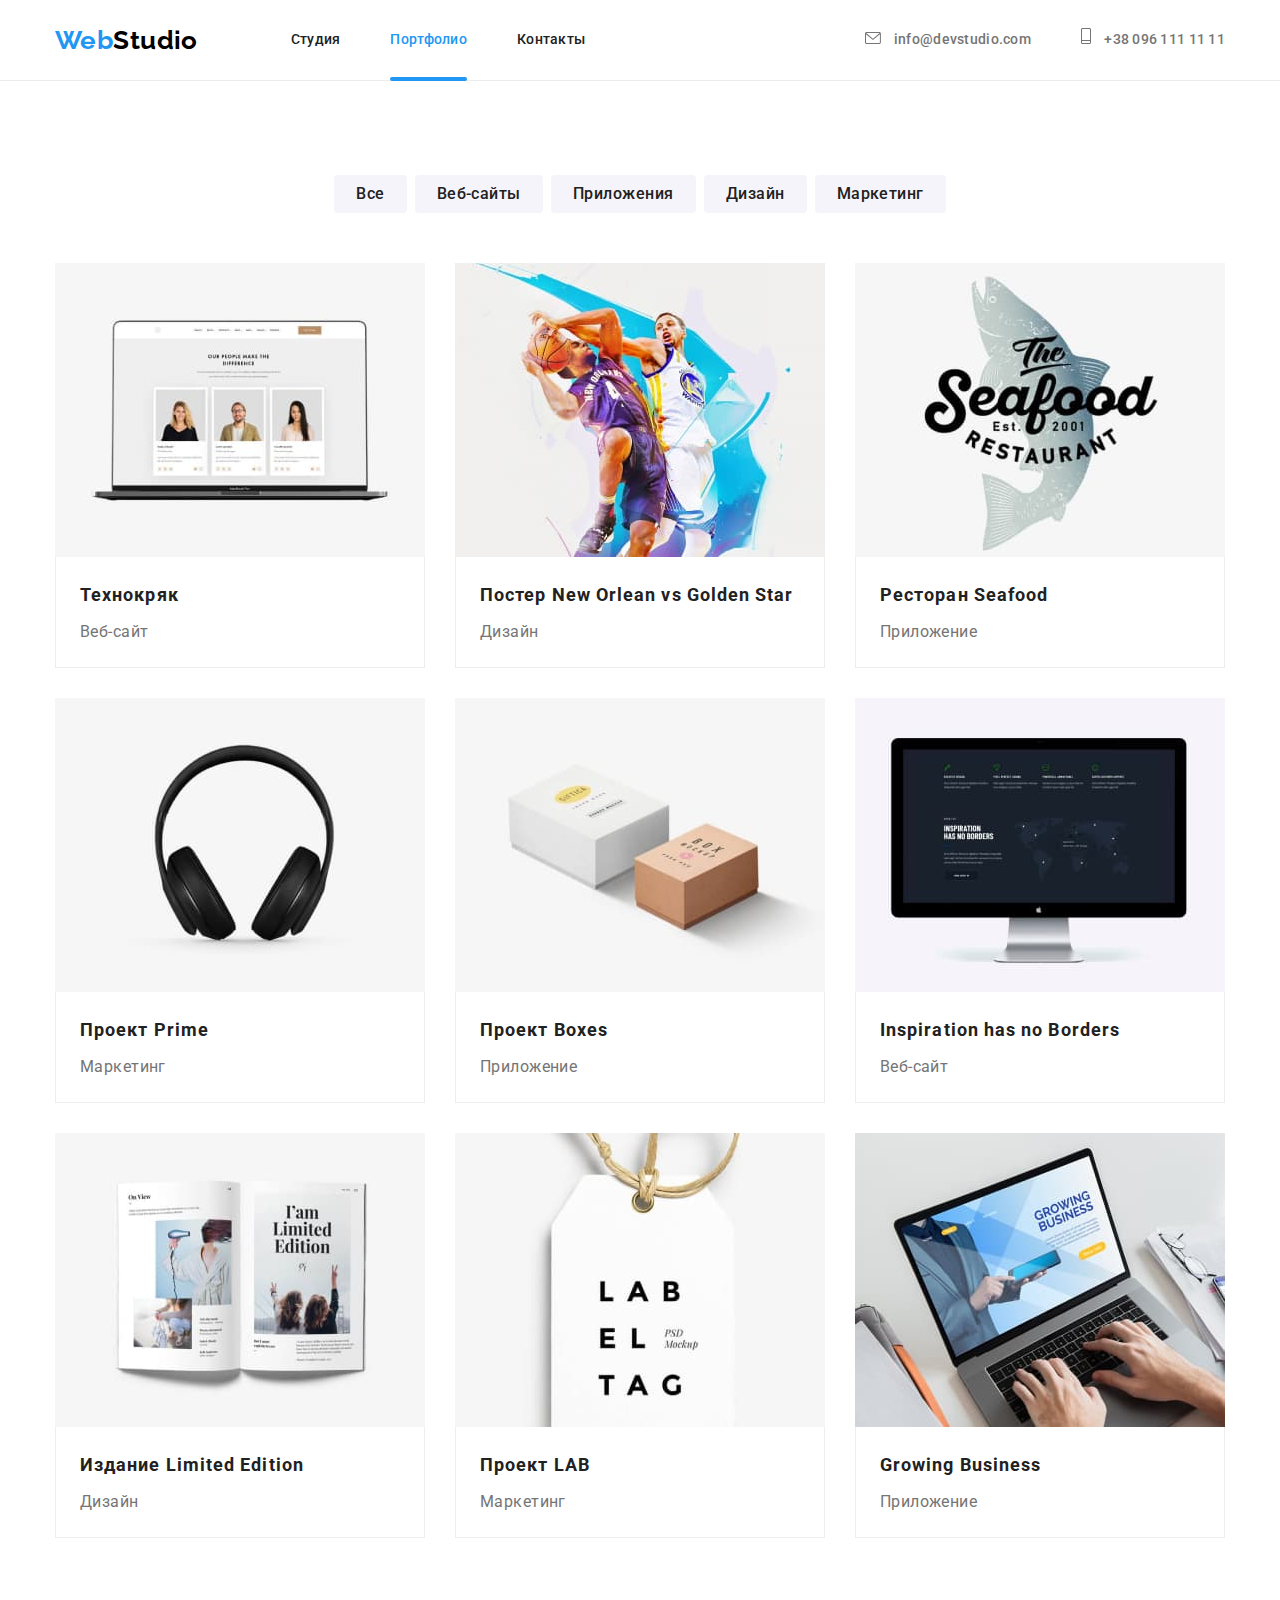
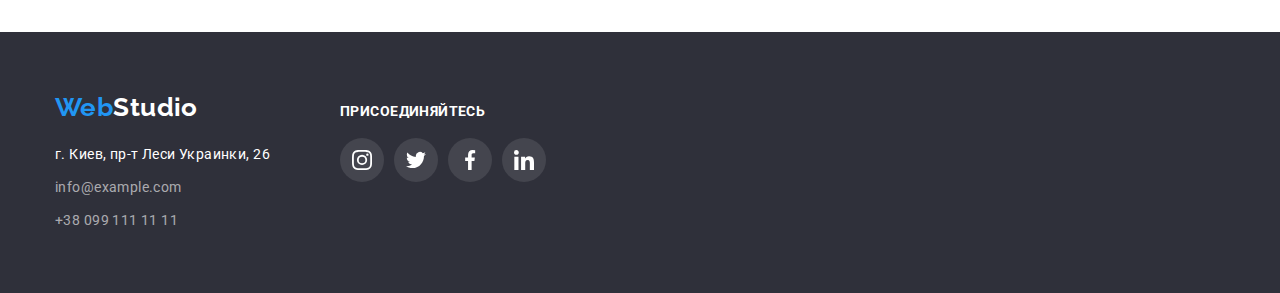
==== portfolio.html @ ad10a2de "добавлены файлы сайта" ====
<!DOCTYPE html>
<html lang="ru">
  <head>
    <meta charset="UTF-8" />
    <meta http-equiv="X-UA-Compatible" content="IE=edge" />
    <meta name="viewport" content="width=device-width, initial-scale=1.0" />
    <title>Портфолио</title>
    <link rel="preconnect" href="https://fonts.googleapis.com" />
    <link rel="preconnect" href="https://fonts.gstatic.com" crossorigin />
    <link
      href="https://fonts.googleapis.com/css2?family=Raleway:wght@700&family=Roboto:wght@400;500;700;900&display=swap"
      rel="stylesheet"
    />
    <link
      rel="stylesheet"
      href="https://cdnjs.cloudflare.com/ajax/libs/modern-normalize/1.1.0/modern-normalize.min.css"
    />
    <link rel="stylesheet" href="./css/styles.css" />
  </head>

  <body>
    <!--  HEADER: логотип, меню, контакты -->
    <header class="header-page">
      <div class="nav-container container">
        <a href="./index.html" class="logo-accent">Web<span class="logo-black">Studio</span></a>
        <nav>
          <ul class="site-nav__list list">
            <li class="site-nav__item">
              <a href="./index.html" class="site-nav__link">Студия</a>
            </li>
            <li class="site-nav__item">
              <a href="./portfolio.html" class="site-nav__link site-nav__link--active">Портфолио</a>
            </li>
            <li class="site-nav__item"><a href="" class="site-nav__link">Контакты</a></li>
          </ul>
        </nav>

        <ul class="contacts-list list">
          <li class="contacts-list__item">
            <a lang="en" href="mailto:info@devstudio.com" class="contacts-list__link">
              <svg class="contacts-list__icon" width="16px" height="12px">
                <use href="./images/sprite.svg#icon-mail"></use>
              </svg>
              info@devstudio.com</a
            >
          </li>
          <li class="contacts-list__item">
            <a lang="en" href="tel:+14251234563" class="contacts-list__link">
              <svg class="contacts-list__icon" width="10px" height="16px">
                <use href="./images/sprite.svg#icon-tel"></use>
              </svg>
              +38 096 111 11 11</a
            >
          </li>
        </ul>
      </div>
    </header>

    <!--  Main Основная информация страницы -->
    <main>
      <section class="projects-section section">
        <div class="container">
          <h1 class="projects-section__title visually-hidden">Наши проекты</h1>
          <ul class="filter-list list">
            <li class="filter-list__item">
              <button type="button" class="filter-list__btn">Все</button>
            </li>
            <li class="filter-list__item">
              <button type="button" class="filter-list__btn">Веб-сайты</button>
            </li>
            <li class="filter-list__item">
              <button type="button" class="filter-list__btn">Приложения</button>
            </li>
            <li class="filter-list__item">
              <button type="button" class="filter-list__btn">Дизайн</button>
            </li>
            <li class="filter-list__item">
              <button type="button" class="filter-list__btn">Маркетинг</button>
            </li>
          </ul>

          <ul class="projects-list list">
            <li class="projects-list__item">
              <a href="" class="projects-list__link">
                <div class="projects-list__box">
                  <img
                    class="projects-list__img"
                    src="./images/portfolio1.jpg"
                    alt="ноутбук, в котором открыто изображение сайта"
                    width="370"
                  />
                  <p class="projects-list__tip">
                    Ресурс предлагает комплексные предложения с разным уровнем функционала и
                    сервисов. Все это позволит посетителю получить исчерпывающие сведения о компании
                    или частном лице.
                  </p>
                </div>
                <div class="projects-list__description">
                  <h2 class="projects-list__title">Технокряк</h2>
                  <p class="projects-list__text">Веб-сайт</p>
                </div>
              </a>
            </li>

            <li class="projects-list__item">
              <a href="" class="projects-list__link">
                <div class="projects-list__box">
                  <img
                    class="projects-list__img"
                    src="./images/portfolio2.jpg"
                    alt="Два баскетболиста борются за мяч"
                    width="370"
                  />
                  <p class="projects-list__tip">
                    Ресурс предлагает комплексные предложения с разным уровнем функционала и
                    сервисов. Все это позволит посетителю получить исчерпывающие сведения о компании
                    или частном лице.
                  </p>
                </div>
                <div class="projects-list__description">
                  <h2 lang="en" class="projects-list__title">Постер New Orlean vs Golden Star</h2>
                  <p class="projects-list__text">Дизайн</p>
                </div>
              </a>
            </li>
            <li class="projects-list__item">
              <a href="" class="projects-list__link">
                <div class="projects-list__box">
                  <img
                    class="projects-list__img"
                    src="./images/portfolio3.jpg"
                    alt="Логотип ресторана в виде изображения рыбы и текстовой подписи"
                    width="370"
                  />
                  <p class="projects-list__tip">
                    Ресурс предлагает комплексные предложения с разным уровнем функционала и
                    сервисов. Все это позволит посетителю получить исчерпывающие сведения о компании
                    или частном лице.
                  </p>
                </div>
                <div class="projects-list__description">
                  <h2 lang="en" class="projects-list__title">Ресторан Seafood</h2>
                  <p class="projects-list__text">Приложение</p>
                </div>
              </a>
            </li>
            <li class="projects-list__item">
              <a href="" class="projects-list__link">
                <div class="projects-list__box">
                  <img
                    class="projects-list__img"
                    src="./images/portfolio4.jpg"
                    alt="Наушники"
                    width="370"
                  />
                  <p class="projects-list__tip">
                    Ресурс предлагает комплексные предложения с разным уровнем функционала и
                    сервисов. Все это позволит посетителю получить исчерпывающие сведения о компании
                    или частном лице.
                  </p>
                </div>
                <div class="projects-list__description">
                  <h2 lang="en" class="projects-list__title">Проект Prime</h2>
                  <p class="projects-list__text">Маркетинг</p>
                </div>
              </a>
            </li>
            <li class="projects-list__item">
              <a href="" class="projects-list__link">
                <div class="projects-list__box">
                  <img
                    class="projects-list__img"
                    src="./images/portfolio5.jpg"
                    alt="Две коробки, белая и бежевая"
                    width="370"
                  />
                  <p class="projects-list__tip">
                    Ресурс предлагает комплексные предложения с разным уровнем функционала и
                    сервисов. Все это позволит посетителю получить исчерпывающие сведения о компании
                    или частном лице.
                  </p>
                </div>
                <div class="projects-list__description">
                  <h2 lang="en" class="projects-list__title">Проект Boxes</h2>
                  <p class="projects-list__text">Приложение</p>
                </div>
              </a>
            </li>
            <li class="projects-list__item">
              <a href="" class="projects-list__link">
                <div class="projects-list__box">
                  <img
                    class="projects-list__img"
                    src="./images/portfolio6.jpg"
                    alt="Монитор компьютера, на котором изображен раздел сайта"
                    width="370"
                  />
                  <p class="projects-list__tip">
                    Ресурс предлагает комплексные предложения с разным уровнем функционала и
                    сервисов. Все это позволит посетителю получить исчерпывающие сведения о компании
                    или частном лице.
                  </p>
                </div>
                <div class="projects-list__description">
                  <h2 lang="en" class="projects-list__title">Inspiration has no Borders</h2>
                  <p class="projects-list__text">Веб-сайт</p>
                </div>
              </a>
            </li>
            <li class="projects-list__item">
              <a href="" class="projects-list__link">
                <div class="projects-list__box">
                  <img
                    class="projects-list__img"
                    src="./images/portfolio7.jpg"
                    alt="Раскрытый журнал"
                    width="370"
                  />
                  <p class="projects-list__tip">
                    Ресурс предлагает комплексные предложения с разным уровнем функционала и
                    сервисов. Все это позволит посетителю получить исчерпывающие сведения о компании
                    или частном лице.
                  </p>
                </div>
                <div class="projects-list__description">
                  <h2 lang="en" class="projects-list__title">Издание Limited Edition</h2>
                  <p class="projects-list__text">Дизайн</p>
                </div>
              </a>
            </li>
            <li class="projects-list__item">
              <a href="" class="projects-list__link">
                <div class="projects-list__box">
                  <img
                    class="projects-list__img"
                    src="./images/portfolio8.jpg"
                    alt="Белый ярлык с текстом на нем"
                    width="370"
                  />
                  <p class="projects-list__tip">
                    Ресурс предлагает комплексные предложения с разным уровнем функционала и
                    сервисов. Все это позволит посетителю получить исчерпывающие сведения о компании
                    или частном лице.
                  </p>
                </div>
                <div class="projects-list__description">
                  <h2 lang="en" class="projects-list__title">Проект LAB</h2>
                  <p class="projects-list__text">Маркетинг</p>
                </div>
              </a>
            </li>
            <li class="projects-list__item">
              <a href="" class="projects-list__link">
                <div class="projects-list__box">
                  <img
                    class="projects-list__img"
                    src="./images/portfolio9.jpg"
                    alt="Руки печатают на клавиатуре ноутбука"
                    width="370"
                  />
                  <p class="projects-list__tip">
                    Ресурс предлагает комплексные предложения с разным уровнем функционала и
                    сервисов. Все это позволит посетителю получить исчерпывающие сведения о компании
                    или частном лице.
                  </p>
                </div>
                <div class="projects-list__description">
                  <h2 lang="en" class="projects-list__title">Growing Business</h2>
                  <p class="projects-list__text">Приложение</p>
                </div>
              </a>
            </li>
          </ul>
        </div>
      </section>
    </main>

    <!--  Футер  -->
    <footer class="footer-page">
      <div class="footer-box container">
        <div class="address-box">
          <a href="./index.html" class="logo-accent">Web<span class="logo-white">Studio</span></a>
          <address>
            <ul class="address-list list">
              <li class="address-list__item">
                <a
                  href="https://www.google.com.ua/maps/place/%D0%B1%D1%83%D0%BB.+%D0%9B%D0%B5%D1%81%D0%B8+%D0%A3%D0%BA%D1%80%D0%B0%D0%B8%D0%BD%D0%BA%D0%B8,+26,+%D0%9A%D0%B8%D0%B5%D0%B2,+02000/@50.4265807,30.5361971,17z/data=!3m1!4b1!4m5!3m4!1s0x40d4cf0e033ecbe9:0x57a4dffefec77da0!8m2!3d50.4265807!4d30.5383858?hl=ru"
                  target="_blank"
                  rel="noopener noreferrer"
                  class="address-list__link"
                  >г. Киев, пр-т Леси Украинки, 26</a
                >
              </li>
              <li class="address-list__item">
                <a lang="en" href="mailto:info@example.com" class="address-list__contacts"
                  >info@example.com</a
                >
              </li>
              <li class="address-list__item">
                <a lang="en" href="tel:+380991111111" class="address-list__contacts"
                  >+38 099 111 11 11</a
                >
              </li>
            </ul>
          </address>
        </div>
        <div class="join-box">
          <h3 class="join-title">присоединяйтесь</h3>
          <ul class="join-icon__list list">
            <li class="join-icon__item">
              <a class="join-icon__link" href="">
                <svg class="join-icon__svg" width="20px" height="20px">
                  <use href="./images/sprite.svg#icon-instagram"></use>
                </svg>
              </a>
            </li>
            <li class="join-icon__item">
              <a class="join-icon__link" href="">
                <svg class="" width="20px" height="20px">
                  <use href="./images/sprite.svg#icon-twitter"></use>
                </svg>
              </a>
            </li>
            <li class="join-icon__item">
              <a class="join-icon__link" href="">
                <svg class="" width="20px" height="20px">
                  <use href="./images/sprite.svg#icon-facebook"></use>
                </svg>
              </a>
            </li>
            <li class="join-icon__item">
              <a class="join-icon__link" href="">
                <svg class="" width="20px" height="20px">
                  <use href="./images/sprite.svg#icon-linkedin"></use>
                </svg>
              </a>
            </li>
          </ul>
        </div>
      </div>
    </footer>
  </body>
</html>
---- css/styles.css ----
/* Палитра
+ primary BG цвет фона #ffffff
+ footer BG цвет фона футера и эффективные решения для бизнеса #2F303A
+ team цвет фона раздела наша команда #F5F4FA
+ logo цвет лого #000000
+ secondary вторичный цвет текста #212121 
+ main-text основной цвет текста #757575 
+ third белый #FFFFFF
+ accent акцент #2196F3
+ link-secondary вторичный белый rgba(255, 255, 255, 0.6)
*/

:root {
   --main-text-color: #757575;
   --secondary-text-color: #212121;
   --white-text-color: #ffffff;
   --logo-color: #000000;
   --white-background-color: #ffffff;
   --secondary-background-color: #f5f4fa;
   --services-color: rgba(47, 48, 58, 0.8);
   --footer-background-color: #2f303a;
   --footer-text-color: rgba(255, 255, 255, 1);
   --accent-color: #2196f3;
   --secondary-link-color: rgba(255, 255, 255, 0.6);
   --border-color: #ececec;
   --secondary-border-color: #eeeeee;
   --icon-color: #AFB1B8;
   --icon-bg-color: #44454E;
   --accent-hover-color: rgba(33, 150, 243, 0.9);
   --overlay-color: rgba(0, 0, 0, 0.2);
   --modal-color: rgba(0, 0, 0, 0.1);

   --timing-function: cubic-bezier(0.4, 0, 0.2, 1);

}

/* ------------------------------- скрытие ------------------------------- */
.visually-hidden {
   position: absolute;
   width: 1px;
   height: 1px;
   margin: -1px;
   border: 0;
   padding: 0;

   white-space: nowrap;
   clip-path: inset(100%);
   clip: rect(0 0 0 0);
   overflow: hidden;
}

/* ------------------------------- Общая стилизация ------------------------------- */
body {
   font-family: Roboto, sans-serif;
   font-size: 14px;
   line-height: 1.71;
   letter-spacing: 0.03em;

   background-color: var(--white-background-color);
   color: var(--main-text-color);
}

.list {
   padding: 0;
   margin: 0;
   list-style: none;

}

.container {
   margin-left: auto;
   margin-right: auto;
   width: 1200px;
   padding-left: 15px;
   padding-right: 15px;

   /* outline: #2196f3 solid 2px; */
}

.section {
   padding-top: 94px;
   padding-bottom: 94px;
}

/* ------------------------------- Стилизация хедера ------------------------------- */

.header-page {
   border-bottom: 1px solid var(--border-color);
}

.nav-container {
   display: flex;
   align-items: center;
}

/*---------------- Стилизация логотипа ---------------- */
.logo-accent {
   text-decoration: none;
   font-family: Raleway, sans-serif;
   font-weight: 700;
   font-size: 26px;
   line-height: 1.19;

   color: var(--accent-color);
}

.logo-black {
   text-decoration: none;
   font-family: Raleway, sans-serif;
   font-weight: 700;
   font-size: 26px;
   line-height: 1.19;

   color: var(--logo-color);
}

/*---------------- Стилизация менюшки ----------------*/

.site-nav__list {
   display: flex;
   margin-top: 0;
   margin-bottom: 0;
   margin-left: 93px;
}


.site-nav__item:not(:last-child) {
   margin-right: 50px;
}


.site-nav__link {
   display: block;
   padding-top: 32px;
   padding-bottom: 32px;

   text-decoration: none;
   font-weight: 500;
   font-size: 14px;
   line-height: 1.14;
   letter-spacing: 0.02em;

   color: var(--secondary-text-color);

   transition: color 250ms var(--timing-function);
}

.site-nav__link:hover,
.site-nav__link:focus {
   color: var(--accent-color);
}

.site-nav__link--active {
   position: relative;
   color: var(--accent-color);
}

.site-nav__link--active::after {
   content: '';

   position: absolute;
   left: 0;
   bottom: -1px;

   display: inline-block;
   width: 100%;
   height: 4px;

   border-radius: 2px;

   background-color: var(--accent-color);
}

/*---------------- Стилизация контактов в хедере ----------------*/

.contacts-list {
   display: flex;

   margin-top: 0;
   margin-bottom: 0;
   margin-left: auto;
}

.contacts-list__item:not(:last-child) {
   margin-right: 50px;
}

.contacts-list__link {
   text-decoration: none;
   font-weight: 500;
   font-size: 14px;
   line-height: 1.14;
   letter-spacing: 0.02em;

   color: var(--main-text-color);
   fill: var(--main-text-color);

   transition: color 250ms var(--timing-function),
      fill 250ms var(--timing-function);


}

.contacts-list__link:hover,
.contacts-list__link:focus {
   color: var(--accent-color);
   fill: var(--accent-color);
}

.contacts-list__icon {
   margin-right: 10px;

}

/* ------------------------------- Стилизация MAIN: основная информация страницы ------------------------------- */

/*---------------- Стилизация раздела Hero ----------------*/
.hero {
   max-width: 1600px;
   height: 600px;
   margin-left: auto;
   margin-right: auto;
   padding-top: 200px;
   padding-bottom: 200px;

   text-align: center;
   background-color: var(--footer-background-color);
   background-image: linear-gradient(to right,
         rgba(47, 48, 58, 0.4),
         rgba(47, 48, 58, 0.4)),
      url('../images/bgimg.jpg');
   background-repeat: no-repeat;
   background-position: center;
   background-size: cover;

}

.hero__title {
   margin-top: 0;
   margin-bottom: 30px;
   margin-left: auto;
   margin-right: auto;
   width: 696px;

   font-weight: 900;
   font-size: 44px;
   line-height: 1.36;
   text-align: center;
   letter-spacing: 0.06em;
   text-transform: uppercase;

   color: var(--white-text-color);
}

.hero__btn {

   padding: 10px 32px;
   min-width: 200px;
   text-align: center;

   font-family: inherit;
   font-weight: 700;
   font-size: 16px;
   line-height: 1.88;
   letter-spacing: 0.06em;
   border: 1px solid transparent;
   border-radius: 4px;

   color: var(--white-text-color);
   background-color: var(--accent-color);

   cursor: pointer;

}


.backdrop {
   position: fixed;
   top: 0;
   left: 0;
   width: 100%;
   height: 100%;

   background-color: var(--overlay-color);

   transform: scale(1.15);

   transition: opacity 250ms var(--timing-function),
      visibility 250ms var(--timing-function),
      transform 250ms var(--timing-function);


}

.is-hidden {
   visibility: hidden;
   opacity: 0;
   pointer-events: none;
}

.modal {
   position: absolute;
   top: 50%;
   left: 50%;
   transform: translate(-50%, -50%);

   min-width: 528px;
   min-height: 581px;

   background-color: var(--white-background-color);
   box-shadow: 0px 1px 3px rgba(0, 0, 0, 0.12), 0px 1px 1px rgba(0, 0, 0, 0.14), 0px 2px 1px rgba(0, 0, 0, 0.2);
   border-radius: 4px;
}

.btn-modal {
   position: absolute;
   top: 0;
   right: 0;
   width: 30px;
   height: 30px;

   margin-right: 8px;
   margin-top: 8px;

   display: flex;
   justify-content: center;
   align-items: center;

   border-radius: 50%;
   border: 1px solid var(--modal-color);
   background-color: var(--white-background-color);
   color: var(--modal-color);
}


/*---------------- Стилизация раздела преимуществ ----------------*/
.advantages-section {
   padding-bottom: 0;
}

.advantages-section__title {
   margin-top: 0;
   margin-bottom: 50px;

   font-size: 36px;
   line-height: 1.16;
   text-align: center;

   color: var(--secondary-text-color);
}

.advantages-list {
   display: flex;
   margin-top: 0;
   margin-bottom: 0;
}

.advantages-list__item {
   width: 270px;

   /* outline: 1px solid blueviolet; */
}

.advantages-list__item:not(:last-child) {
   margin-right: 30px;
}

.advantages-list__box {
   width: 100%;
   height: 120px;
   margin-bottom: 30px;

   display: flex;
   justify-content: center;
   align-items: center;

   background-color: var(--secondary-background-color);

   /* outline: 1px solid blueviolet; */
}


.advantages-list__title {
   margin-top: 0;
   margin-bottom: 10px;

   font-size: 14px;
   line-height: 1.14;
   text-transform: uppercase;

   color: var(--secondary-text-color);
}

.advantages-list__text {
   margin-top: 0;
   margin-bottom: 0;

   color: var(--main-text-color);
}

/*---------------- Стилизация раздела c услугами ----------------*/

.services-section__title {
   text-align: center;
   margin-top: 0;
   margin-bottom: 50px;

   font-size: 36px;
   line-height: 1.16;

   color: var(--secondary-text-color);
}

.services-list {
   display: flex;
}

.services-list__item:not(:last-child) {
   margin-right: 30px;
}

.services-list__item {
   position: relative;
}

.services-list__img {
   display: block;
}

.services-list__box {
   position: absolute;
   bottom: 0;
   left: 0;
   width: 100%;
   height: 70px;

   display: flex;
   align-items: center;
   justify-content: center;

   font-weight: 700;
   font-size: 14px;
   line-height: 1.14;
   text-align: center;
   letter-spacing: 0.03em;
   text-transform: uppercase;

   color: var(--white-text-color);
   background-color: var(--services-color);

}

/*---------------- Стилизация раздела c командой ----------------*/
.team-section {
   background-color: var(--secondary-background-color);
}

.team-section__title {
   text-align: center;

   margin-top: 0;
   margin-bottom: 50px;

   font-size: 36px;
   line-height: 1.16;

   color: var(--secondary-text-color);
}

.team-list {
   display: flex;
}

.team-list__item {
   background-color: var(--white-background-color);
   box-shadow: 0px 1px 3px rgba(0, 0, 0, 0.12), 0px 1px 1px rgba(0, 0, 0, 0.14),
      0px 2px 1px rgba(0, 0, 0, 0.2);
   border-radius: 0px 0px 4px 4px;
}

.team-list__item:not(:last-child) {
   margin-right: 30px;
}

.team-list__description {
   padding-top: 30px;
   padding-bottom: 30px;
}

.team-list__title {
   margin-top: 0;
   margin-bottom: 10px;

   font-weight: 500;
   font-size: 16px;
   line-height: 1.18;
   text-align: center;

   color: var(--secondary-text-color);
}

.team-list__text {
   margin-top: 0;
   margin-bottom: 16px;

   font-size: 16px;
   line-height: 1.18;
   text-align: center;

   color: var(--main-text-color);
}

.social-icon__list {
   list-style: none;
   display: flex;
   justify-content: center;
   align-items: center;

   padding: 0;

}

.social-icon__item:not(:last-child) {
   margin-right: 10px;
}

.social-icon__link {
   display: flex;
   justify-content: center;
   align-items: center;
   width: 44px;
   height: 44px;
   border-radius: 50%;


   margin-left: auto;
   margin-right: auto;

   fill: var(--icon-color);
   transition: background-color 250ms var(--timing-function),
      fill 250ms var(--timing-function);

}

.social-icon__link:hover,
.social-icon__link:focus {
   fill: var(--white-text-color);
   background-color: var(--accent-color);

}

/* Стилизация раздела с клиентами */

.clients-section__title {
   text-align: center;

   margin-top: 0;
   margin-bottom: 50px;

   font-size: 36px;
   line-height: 1.16;

   color: var(--secondary-text-color);
}

.clients-list {
   display: flex;
   justify-content: center;
   align-items: center;
}

.clients-list__item:not(:last-child) {
   margin-right: 30px;
}

.clients-list__link {
   display: flex;
   width: 170px;
   height: 92px;
   justify-content: center;
   align-items: center;

   border: 1px solid var(--icon-color);
   border-radius: 4px;

   fill: var(--icon-color);
   transition: border 250ms var(--timing-function),
      fill 250ms var(--timing-function);



}

.clients-list__link:hover,
.clients-list__link:focus {
   fill: var(--accent-color);
   border: 1px solid var(--accent-color);
}

/* ------------------------------- Стилизация футера ------------------------------- */
.footer-page {
   /* padding-top: 60px; */
   padding-bottom: 60px;

   background-color: var(--footer-background-color);
}

.footer-box {
   display: flex;
}

.address-box {
   margin-right: 70px;
   padding-top: 60px;
}

.logo-white {
   display: inline-block;
   margin-bottom: 20px;
   /* padding-top: 60px; */

   font-family: Raleway, sans-serif;
   font-weight: 700;
   font-size: 26px;
   line-height: 1.19;

   color: var(--white-text-color);
}

.address-list__item:not(:last-child) {
   margin-bottom: 9px;
}

.address-list__link {
   font-style: normal;
   text-decoration: none;

   color: var(--white-text-color);

   transition: color 250ms var(--timing-function);
}

.address-list__link:hover,
.address-list__link:focus {
   color: var(--accent-color);
}

.address-list__contacts {
   font-style: normal;
   text-decoration: none;

   color: var(--secondary-link-color);
   transition: color 250ms var(--timing-function);
}

.address-list__contacts:hover,
.address-list__contacts:focus {
   color: var(--accent-color);
}


.join-box {
   padding-top: 72px;
}

.join-title {
   margin-top: 0;
   margin-bottom: 20px;

   font-size: 14px;
   line-height: 1;
   text-transform: uppercase;

   color: var(--footer-text-color);
}

.join-icon__list {
   list-style: none;
   display: flex;
   justify-content: center;
   align-items: center;

   padding: 0;

}

.join-icon__item:not(:last-child) {
   margin-right: 10px;
}

.join-icon__link {
   display: flex;
   justify-content: center;
   align-items: center;
   width: 44px;
   height: 44px;
   border-radius: 50%;

   margin-left: auto;
   margin-right: auto;

   fill: var(--white-text-color);
   background-color: var(--icon-bg-color);

   transition: fill 250ms var(--timing-function),
      background-color 250ms var(--timing-function);

}

.join-icon__link:hover,
.join-icon__link:focus {
   fill: var(--white-text-color);
   background-color: var(--accent-color);

}




/* ---------------------------------------- Стилизация cтраницы ПОРТФОЛИО ---------------------------------------- */
.projects-section {
   text-align: center;
}

.projects-section__title {
   text-align: center;

   margin-top: 0;
   margin-bottom: 50px;

   font-size: 36px;
   line-height: 1.16;

   color: var(--secondary-text-color);
}

.filter-list {
   display: flex;
   justify-content: center;

   margin-top: 0;
   margin-bottom: 50px;
}

.filter-list__item:not(:last-child) {
   margin-right: 8px;
}

.filter-list__btn {
   padding: 6px 22px;

   cursor: pointer;

   font-family: 'Roboto', sans-serif;
   font-weight: 500;
   font-size: 16px;
   line-height: 1.62;
   letter-spacing: 0.03em;

   color: var(--secondary-text-color);
   background-color: var(--secondary-background-color);
   border-radius: 4px;
   border: 0;

   transition: background-color 250ms var(--timing-function),
      color 250ms var(--timing-function),
      box-shadow 250ms var(--timing-function),
      border-radius 250ms var(--timing-function);


   /* outline: 1px solid blueviolet; */
}

.filter-list__btn:hover,
.filter-list__btn:focus {
   color: var(--white-text-color);
   background-color: var(--accent-color);
   box-shadow: 0px 3px 1px rgba(0, 0, 0, 0.1), 0px 1px 2px rgba(0, 0, 0, 0.08),
      0px 2px 2px rgba(0, 0, 0, 0.12);
   border-radius: 4px;
}

.projects-list {
   display: flex;
   flex-wrap: wrap;
}

.projects-list__item {
   width: calc((100% - 60px) / 3);
   margin-right: 30px;
   margin-bottom: 30px;


   /* outline: rgb(83, 246, 83) solid 2px; */
}


.projects-list__item:nth-child(3n) {
   margin-right: 0;
}

.projects-list__item:nth-last-child(-n + 3) {
   margin-bottom: 0;
}

.projects-list__link {
   display: inline-block;
   text-decoration: none;

   transition: box-shadow 250ms var(--timing-function);
}

.projects-list__link:hover,
.projects-list__link:focus {
   box-shadow: 0px 1px 1px rgba(0, 0, 0, 0.12), 0px 4px 4px rgba(0, 0, 0, 0.06), 1px 4px 6px rgba(0, 0, 0, 0.16);
}

.projects-list__link:hover .projects-list__tip {
   transform: translateY(100%);
}

.projects-list__box {
   position: relative;
   overflow: hidden;

}

.projects-list__img {
   display: block;

}

.projects-list__tip {
   position: absolute;
   width: 100%;
   height: 100%;
   top: -100%;
   left: 0;

   margin-top: 0;
   margin-bottom: 0;
   padding: 63px 24px;
   text-align: left;

   font-style: normal;
   font-weight: 400;
   font-size: 18px;
   line-height: 1.56;
   letter-spacing: 0.03em;

   background-color: var(--accent-hover-color);
   color: var(--white-text-color);

   opacity: 1;

   transform: translateY(200%);

   transition: transform 250ms var(--timing-function);
}

.projects-list__description {
   padding: 20px 24px 20px 24px;

   border-left: 1px solid var(--secondary-border-color);
   border-right: 1px solid var(--secondary-border-color);
   border-bottom: 1px solid var(--secondary-border-color);
}

.projects-list__title {
   margin-top: 0;
   margin-bottom: 4px;

   font-size: 18px;
   line-height: 2;
   letter-spacing: 0.06em;
   text-align: left;

   color: var(--secondary-text-color);
}

.projects-list__text {
   margin-top: 0;
   margin-bottom: 0;
   margin-left: 0;

   font-size: 16px;
   line-height: 1.88;
   text-align: left;

   color: var(--main-text-color);
}
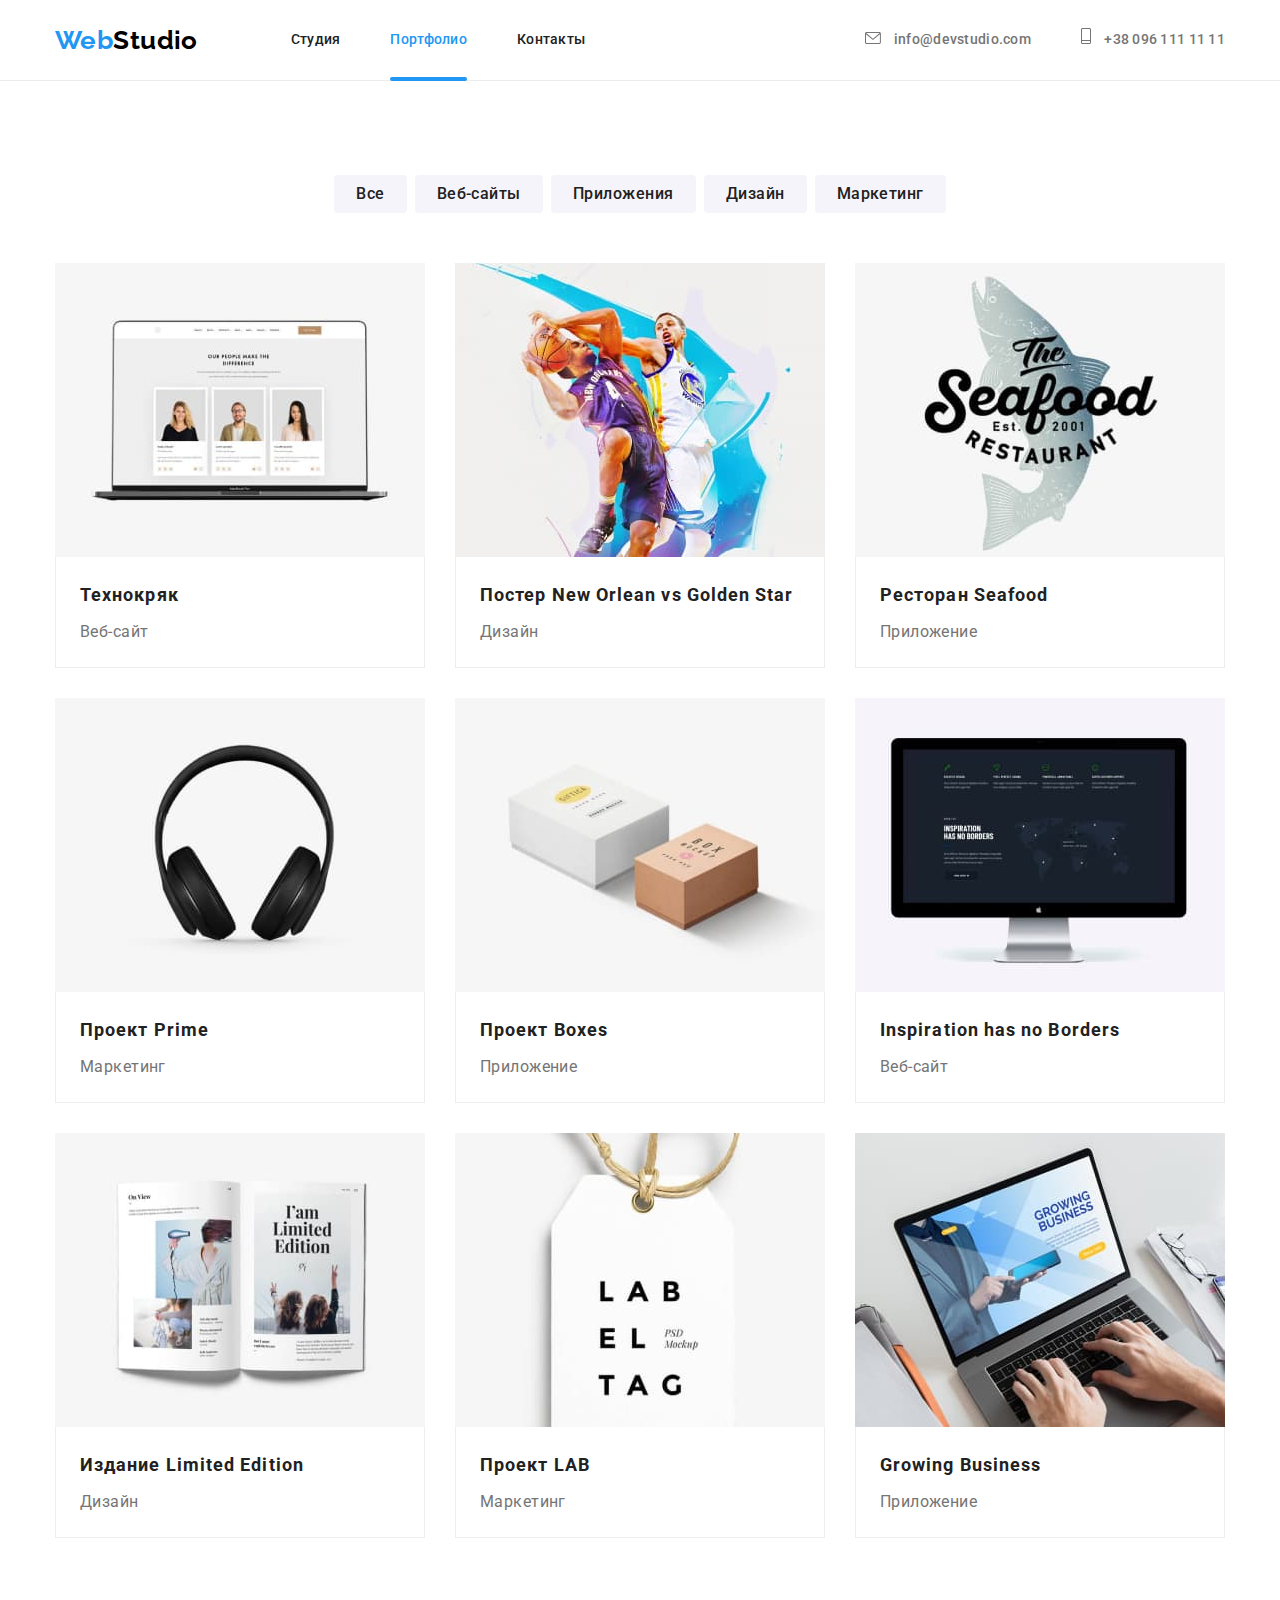
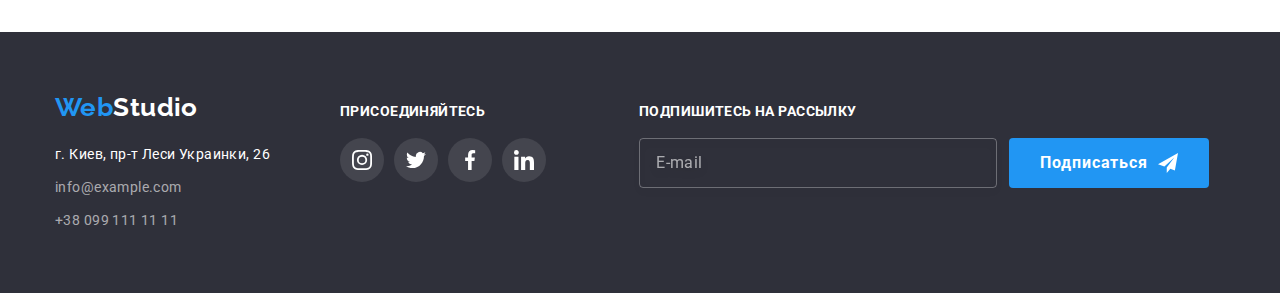
==== commit 2c4624f9: "доделано оформление формы и добавлена форма в футере" ====
--- a/portfolio.html
+++ b/portfolio.html
@@ -305,7 +305,7 @@
           </address>
         </div>
         <div class="join-box">
-          <h3 class="join-title">присоединяйтесь</h3>
+          <h3 class="footer-title">присоединяйтесь</h3>
           <ul class="join-icon__list list">
             <li class="join-icon__item">
               <a class="join-icon__link" href="">
@@ -337,6 +337,21 @@
             </li>
           </ul>
         </div>
+
+        <div class="mail-box">
+          <h3 class="footer-title">Подпишитесь на рассылку</h3>
+          <form class="mail-form">
+            <label class="mail-form__label">
+              <input class="mail-form__input" type="email" name="mail" placeholder="E-mail" />
+            </label>
+            <button class="mail-form__btn" type="submit">
+              Подписаться
+              <svg class="mail-form__svg" width="20px" height="20px">
+                <use href="./images/sprite.svg#icon-send"></use>
+              </svg>
+            </button>
+          </form>
+        </div>
       </div>
     </footer>
   </body>
--- a/css/styles.css
+++ b/css/styles.css
@@ -29,6 +29,9 @@
    --accent-hover-color: rgba(33, 150, 243, 0.9);
    --overlay-color: rgba(0, 0, 0, 0.2);
    --modal-color: rgba(0, 0, 0, 0.1);
+   --modal-border-color: rgba(33, 33, 33, 0.2);
+   --textarea-color: rgba(117, 117, 117, 0.5);
+
 
    --timing-function: cubic-bezier(0.4, 0, 0.2, 1);
 
@@ -273,7 +276,7 @@
 
 }
 
-
+/*---------------- -------------- Стилизация модалки -------------- ----------------*/
 .backdrop {
    position: fixed;
    top: 0;
@@ -285,6 +288,8 @@
 
    transform: scale(1.15);
 
+   z-index: 2;
+
    transition: opacity 250ms var(--timing-function),
       visibility 250ms var(--timing-function),
       transform 250ms var(--timing-function);
@@ -302,6 +307,7 @@
    position: absolute;
    top: 50%;
    left: 50%;
+   padding: 40px;
    transform: translate(-50%, -50%);
 
    min-width: 528px;
@@ -312,7 +318,209 @@
    border-radius: 4px;
 }
 
-.btn-modal {
+.modal-title {
+   margin: 0;
+   margin-bottom: 12px;
+
+   font-weight: 700;
+   font-size: 20px;
+   line-height: 1.15;
+   text-align: center;
+   letter-spacing: 0.03em;
+   color: var(--secondary-text-color);
+}
+
+.modal-form {
+   width: 448px;
+   margin-left: auto;
+   margin-right: auto;
+
+   /* outline: 1px solid #06bbc1; */
+}
+
+.element-box {
+   margin-bottom: 10px;
+   display: flex;
+   flex-direction: column;
+
+   /* outline: 1px solid rgba(241, 37, 220, 0.658); */
+}
+
+.modal-form__label {
+   margin-bottom: 4px;
+
+   font-weight: 400;
+   font-size: 12px;
+   line-height: 1.15;
+   letter-spacing: 0.01em;
+
+}
+
+.input-box {
+   position: relative;
+   display: flex;
+   flex-direction: column;
+
+   margin: 0;
+   margin-bottom: 10px;
+   padding: 12px;
+   border: 1px solid var(--modal-border-color);
+   border-radius: 4px;
+   transition: border 250ms var(--timing-function),
+      fill 250ms var(--timing-function);
+
+}
+
+.input-box:focus-within {
+   border: 1px solid var(--accent-color);
+   fill: var(--accent-color);
+}
+
+.input-box:hover {
+   border: 1px solid var(--accent-color);
+   fill: var(--accent-color);
+
+}
+
+.modal-form__input {
+   padding-left: 30px;
+   border: none;
+   outline: none;
+
+}
+
+.modal-form__icon {
+   position: absolute;
+   top: 12px;
+   left: 12px;
+
+   display: inline-block;
+   width: 18px;
+   height: 18px;
+
+}
+
+.comment-box {
+   display: flex;
+   flex-direction: column;
+   padding: 12px 16px;
+   margin-bottom: 20px;
+
+   border: 1px solid var(--modal-border-color);
+   border-radius: 4px;
+   transition: border 250ms var(--timing-function);
+   ;
+}
+
+.comment-box:focus-within {
+   border: 1px solid var(--accent-color);
+}
+
+.comment-box:hover {
+   border: 1px solid var(--accent-color);
+
+}
+
+
+.modal-form__textarea {
+   height: 120px;
+
+   resize: none;
+   /* border: 0; */
+   border: none;
+   outline: none;
+
+}
+
+.modal-form__textarea::placeholder {
+   font-weight: 400;
+   font-size: 14px;
+   line-height: 1.14;
+   letter-spacing: 0.01em;
+   color: var(--textarea-color);
+}
+
+
+.modal-form__agreement {
+   display: flex;
+   align-items: center;
+   justify-content: center;
+
+   margin-bottom: 30px;
+
+   font-size: 14px;
+   line-height: 1.71;
+   letter-spacing: 0.03em;
+}
+
+.modal-form__checkbox {
+   position: absolute;
+   width: 1px;
+   height: 1px;
+   margin: -1px;
+   border: 0;
+   padding: 0;
+
+   white-space: nowrap;
+   clip-path: inset(100%);
+   clip: rect(0 0 0 0);
+   overflow: hidden;
+
+   font-size: 14px;
+   line-height: 1.71;
+   letter-spacing: 0.03em;
+
+}
+
+.modal-form__checkmark {
+   display: inline-block;
+   width: 16px;
+   height: 15px;
+   margin-right: 7px;
+
+   border: 2px solid var(--secondary-text-color);
+   border-radius: 2px;
+
+}
+
+.modal-form__checkbox:checked+.modal-form__checkmark {
+   border-color: var(--accent-color);
+
+   background-color: var(--accent-color);
+   background-image: url(../images/icons/icon\ check000.svg);
+   background-size: contain;
+   background-origin: border-box;
+}
+
+.modal-form__link {
+   color: var(--accent-color);
+}
+
+
+.modal-form__btn {
+   display: flex;
+   margin-left: auto;
+   margin-right: auto;
+   padding-top: 10px;
+   padding-bottom: 10px;
+   min-width: 200px;
+   justify-content: center;
+
+   font-family: inherit;
+   font-weight: 700;
+   font-size: 16px;
+   line-height: 1.88;
+   letter-spacing: 0.06em;
+   border: 1px solid transparent;
+   border-radius: 4px;
+
+   color: var(--white-text-color);
+   background-color: var(--accent-color);
+
+   cursor: pointer;
+}
+
+.modal-form__close {
    position: absolute;
    top: 0;
    right: 0;
@@ -330,7 +538,16 @@
    border: 1px solid var(--modal-color);
    background-color: var(--white-background-color);
    color: var(--modal-color);
-}
+
+   transition: fill 250ms var(--timing-function);
+}
+
+
+.modal-form__close:hover,
+.modal-form__close:focus {
+   fill: var(--accent-color);
+}
+
 
 
 /*---------------- Стилизация раздела преимуществ ----------------*/
@@ -587,8 +804,6 @@
    transition: border 250ms var(--timing-function),
       fill 250ms var(--timing-function);
 
-
-
 }
 
 .clients-list__link:hover,
@@ -661,9 +876,10 @@
 
 .join-box {
    padding-top: 72px;
-}
-
-.join-title {
+   margin-right: 93px;
+}
+
+.footer-title {
    margin-top: 0;
    margin-bottom: 20px;
 
@@ -715,7 +931,68 @@
 }
 
 
-
+.mail-box {
+   padding-top: 72px;
+}
+
+.mail-form {
+   display: flex;
+}
+
+.mail-form__label {
+   margin-right: 12px;
+
+
+}
+
+.mail-form__input {
+   width: 358px;
+   height: 50px;
+   padding: 15px 16px;
+   outline: none;
+
+
+   background-color: transparent;
+
+   border: 1px solid rgba(255, 255, 255, 0.3);
+   filter: drop-shadow(0px 4px 4px rgba(0, 0, 0, 0.15));
+   border-radius: 4px;
+}
+
+.mail-form__input::placeholder {
+   font-size: 16px;
+   line-height: 1.25;
+   letter-spacing: 0.03em;
+   color: rgba(255, 255, 255, 0.6);
+
+}
+
+.mail-form__btn {
+   display: flex;
+   justify-content: center;
+   align-items: center;
+
+   min-width: 200px;
+   height: 50px;
+
+
+   font-family: inherit;
+   font-weight: 700;
+   font-size: 16px;
+   line-height: 1.88;
+   letter-spacing: 0.06em;
+   border: 1px solid transparent;
+   border-radius: 4px;
+
+   color: var(--white-text-color);
+   background-color: var(--accent-color);
+
+   cursor: pointer;
+}
+
+.mail-form__svg {
+   margin-left: 10px;
+}
 
 /* ---------------------------------------- Стилизация cтраницы ПОРТФОЛИО ---------------------------------------- */
 .projects-section {
